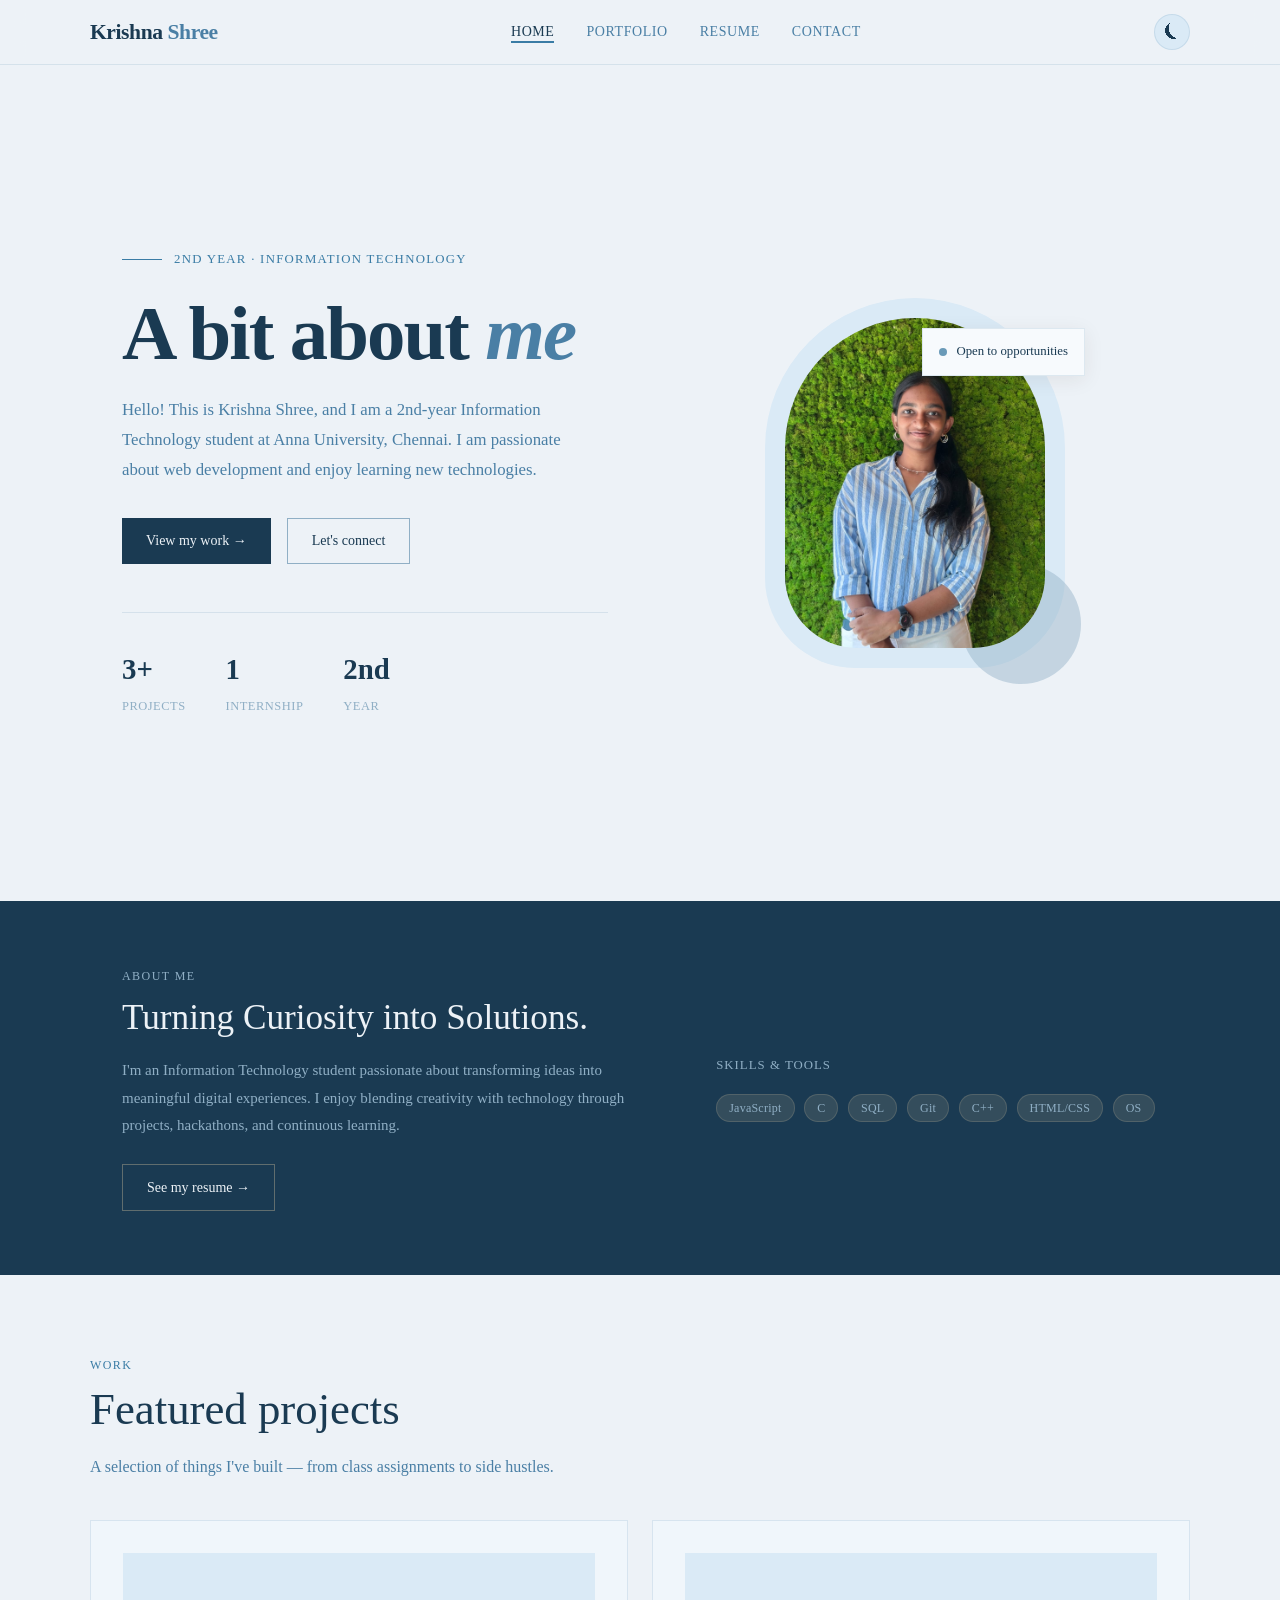
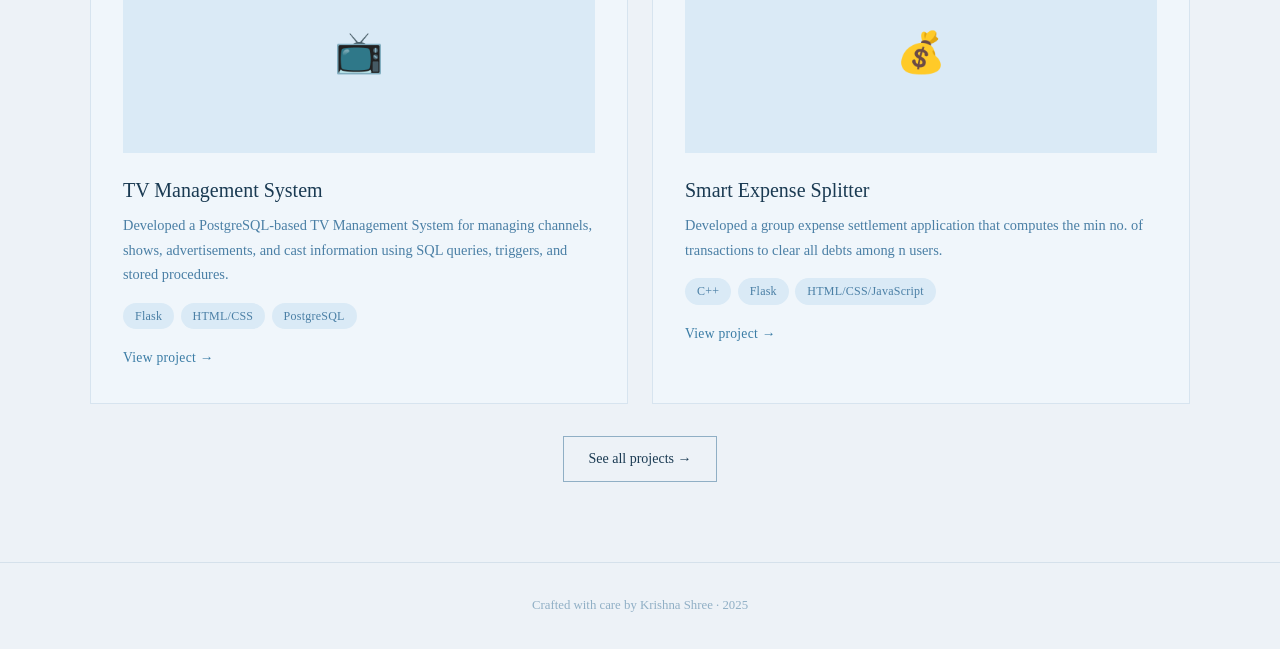
==== materials/index.html @ 06997ee3 "Add files via upload" ====
<!DOCTYPE html>
<html lang="en">
<head>
<meta charset="UTF-8" />
<meta name="viewport" content="width=device-width, initial-scale=1.0" />
<title>Krishna Shree—Portfolio</title>
<link rel="stylesheet" href="style.css" />
<style>
/* ─── HERO ─── */
.hero {
  min-height: calc(100vh - 64px);
  display: grid;
  grid-template-columns: 1fr 1fr;
  gap: 4rem;
  align-items: center;
  padding: 4rem 0;
}
.hero-eyebrow {
  display: flex;
  align-items: center;
  gap: 12px;
  margin-bottom: 1.5rem;
}
.hero-eyebrow-line {
  width: 40px;
  height: 1.5px;
  background: var(--rust);
}
.hero-eyebrow-text {
  font-size: 0.8rem;
  font-weight: 500;
  letter-spacing: 0.1em;
  text-transform: uppercase;
  color: var(--rust);
}
.hero-name {
  font-family: var(--font-display);
  font-size: clamp(2.8rem, 6vw, 5rem);
  font-weight: 600;
  color: var(--espresso);
  line-height: 1.05;
  letter-spacing: -0.025em;
  margin-bottom: 1.25rem;
}
.hero-name em {
  font-style: italic;
  color: var(--brown);
}
.hero-desc {
  font-size: 1.05rem;
  color: var(--brown);
  max-width: 440px;
  margin-bottom: 2rem;
  line-height: 1.8;
}
.hero-cta { display: flex; gap: 1rem; flex-wrap: wrap; margin-bottom: 0; }
.hero-visual {
  display: flex;
  justify-content: center;
  align-items: center;
}
.hero-photo-frame {
  position: relative;
  width: 300px;
  height: 370px;
}
.hero-photo-bg {
  position: absolute;
  inset: 0;
  border-radius: 200px 200px 120px 120px;
  background: var(--sand);
}
.hero-photo-accent {
  position: absolute;
  bottom: -16px;
  right: -16px;
  width: 120px;
  height: 120px;
  border-radius: 50%;
  background: var(--tan);
  opacity: 0.45;
}
.hero-photo-inner {
  position: absolute;
  inset: 20px;
  border-radius: 180px 180px 100px 100px;
  overflow: hidden;
  background: var(--sand);
}
.hero-photo-inner img {
  width: 100%;
  height: 100%;
  object-fit: cover;
  object-position: top center;
  display: block;
}
.hero-badge {
  position: absolute;
  top: 30px;
  right: -20px;
  background: var(--white);
  border: 1px solid var(--border);
  border-radius: var(--radius-md);
  padding: 0.75rem 1rem;
  font-size: 0.8rem;
  font-weight: 500;
  color: var(--espresso);
  box-shadow: 0 4px 20px rgba(62,44,28,0.08);
  white-space: nowrap;
}
.hero-badge-dot {
  display: inline-block;
  width: 8px;
  height: 8px;
  border-radius: 50%;
  background: var(--sage);
  margin-right: 6px;
  vertical-align: middle;
}
.hero-stats {
  display: flex;
  gap: 2.5rem;
  margin-top: 3rem;
  padding-top: 2rem;
  border-top: 1px solid var(--border);
}
.hero-stat-num {
  font-family: var(--font-display);
  font-size: 1.8rem;
  font-weight: 600;
  color: var(--espresso);
}
.hero-stat-label {
  font-size: 0.78rem;
  color: var(--tan);
  letter-spacing: 0.04em;
  text-transform: uppercase;
  margin-top: 2px;
}

/* ─── ABOUT STRIP ─── */
.about-strip {
  background: var(--espresso);
  padding: 4rem 0;
  transition: background 0.3s ease;
}
.about-strip-inner {
  max-width: 1100px;
  margin: auto;
  padding: 0 2rem;
  display: grid;
  grid-template-columns: 1.2fr 1fr;
  gap: 4rem;
  align-items: center;
}
.about-strip h2 {
  font-family: var(--font-display);
  font-size: clamp(1.6rem, 3vw, 2.2rem);
  color: var(--cream);
  font-weight: 500;
  line-height: 1.3;
  margin-bottom: 1rem;
}
.about-strip p { color: var(--tan); line-height: 1.85; }
.about-strip .btn-outline { border-color: rgba(201,185,154,0.4); color: var(--cream); }
.about-strip .btn-outline:hover { background: rgba(201,185,154,0.12); }
.skills-list {
  display: flex;
  flex-wrap: wrap;
  gap: 0.6rem;
}
.skills-list .tag {
  background: rgba(201,185,154,0.15);
  color: var(--tan);
  border: 1px solid rgba(201,185,154,0.2);
}

/* ─── FEATURED ─── */
.featured-grid {
  display: grid;
  grid-template-columns: 1fr 1fr;
  gap: 1.5rem;
}
.project-card { position: relative; overflow: hidden; }
.project-img {
  height: 200px;
  border-radius: var(--radius-md);
  margin-bottom: 1.25rem;
  display: flex;
  align-items: center;
  justify-content: center;
  font-size: 2.5rem;
}
.project-card h3 {
  font-family: var(--font-display);
  font-size: 1.25rem;
  font-weight: 500;
  color: var(--espresso);
  margin-bottom: 0.4rem;
}
.project-card p { color: var(--brown); font-size: 0.9rem; margin-bottom: 1rem; }
.project-tags { display: flex; flex-wrap: wrap; gap: 0.4rem; margin-bottom: 1rem; }
.project-link {
  font-size: 0.85rem;
  font-weight: 500;
  color: var(--rust);
  text-decoration: none;
  letter-spacing: 0.02em;
}
.project-link:hover { color: var(--espresso); }

@media (max-width: 768px) {
  .hero { grid-template-columns: 1fr; padding: 3rem 0; }
  .hero-visual { display: none; }
  .about-strip-inner { grid-template-columns: 1fr; gap: 2rem; }
  .featured-grid { grid-template-columns: 1fr; }
}
</style>
</head>
<body>

<nav>
  <div class="nav-inner">
    <a class="nav-logo" href="index.html">Krishna <span>Shree</span></a>
    <ul class="nav-links">
      <li><a href="index.html" class="active">Home</a></li>
      <li><a href="portfolio.html">Portfolio</a></li>
      <li><a href="resume.html">Resume</a></li>
      <li><a href="contact.html">Contact</a></li>
    </ul>
    <button class="theme-toggle" id="theme-toggle" aria-label="Toggle dark mode">⏾</button>
  </div>
</nav>
<script>
(function(){
  const html = document.documentElement;
  const btn = document.getElementById('theme-toggle');
  const saved = localStorage.getItem('theme');
  if(saved === 'dark' || (!saved && window.matchMedia('(prefers-color-scheme: dark)').matches)){
    html.classList.add('dark'); btn.textContent = '☀︎';
  }
  btn.addEventListener('click', () => {
    const isDark = html.classList.toggle('dark');
    btn.textContent = isDark ? '☀︎' : '⏾';
    localStorage.setItem('theme', isDark ? 'dark' : 'light');
  });
})();
</script>

<main>
  <!-- HERO -->
  <section class="container">
    <div class="hero">
      <div class="hero-left">
        <div class="hero-eyebrow">
          <div class="hero-eyebrow-line"></div>
          <span class="hero-eyebrow-text">2nd Year · Information Technology</span>
        </div>
        <h1 class="hero-name">
          A bit about <em>me</em>
        </h1>
        <p class="hero-desc">
          Hello! This is Krishna Shree, and I am a 2nd-year Information Technology student at Anna University, Chennai. I am passionate about web development and enjoy learning new technologies.
        </p>
        <div class="hero-cta">
          <a href="portfolio.html" class="btn btn-primary">View my work →</a>
          <a href="contact.html" class="btn btn-outline">Let's connect</a>
        </div>
        <div class="hero-stats">
          <div>
            <div class="hero-stat-num">3+</div>
            <div class="hero-stat-label">Projects</div>
          </div>
          <div>
            <div class="hero-stat-num">1</div>
            <div class="hero-stat-label">Internship</div>
          </div>
          <div>
            <div class="hero-stat-num">2nd</div>
            <div class="hero-stat-label">Year</div>
          </div>
        </div>
      </div>
      <div class="hero-visual">
        <div class="hero-photo-frame">
          <div class="hero-photo-bg"></div>
          <div class="hero-photo-accent"></div>
          <div class="hero-photo-inner">
            <img src="me.jpeg" alt="Krishna Shree" />
          </div>
          <div class="hero-badge">
            <span class="hero-badge-dot"></span> Open to opportunities
          </div>
        </div>
      </div>
    </div>
  </section>

  <!-- ABOUT STRIP -->
  <section class="about-strip">
    <div class="about-strip-inner">
      <div>
        <p class="section-label" style="color:var(--tan);">About me</p>
        <h2>Turning Curiosity into Solutions.</h2>
        <p style="margin-bottom:1.5rem;">
          I'm an Information Technology student passionate about transforming ideas into meaningful digital experiences. I enjoy blending creativity with technology through projects, hackathons, and continuous learning.
        </p>
        <a href="resume.html" class="btn btn-outline">See my resume →</a>
      </div>
      <div>
        <p style="font-size:0.8rem;letter-spacing:0.08em;text-transform:uppercase;color:var(--tan);margin-bottom:1rem;">Skills & tools</p>
        <div class="skills-list">


          <span class="tag">JavaScript</span>
          <span class="tag">C</span>
          <span class="tag">SQL</span>
          <span class="tag">Git</span>
          <span class="tag">C++</span>
          <span class="tag">HTML/CSS</span>
          <span class="tag">OS</span>
        </div>
      </div>
    </div>
  </section>

  <!-- FEATURED PROJECTS -->
  <section class="section container">
    <p class="section-label">Work</p>
    <h2 class="section-title">Featured projects</h2>
    <p class="section-subtitle" style="margin-bottom:2.5rem;">A selection of things I've built — from class assignments to side hustles.</p>
    <div class="featured-grid">
      <div class="card project-card">
        <div class="project-img" style="background:var(--sand);">📺</div>
        <h3>TV Management System</h3>
        <p>Developed a PostgreSQL-based TV Management System for managing channels, shows, advertisements, and cast information using SQL queries, triggers, and stored procedures.</p>
        <div class="project-tags">
          <span class="tag">Flask</span>
          <span class="tag">HTML/CSS</span>
          <span class="tag">PostgreSQL</span>
        </div>
        <a href="portfolio.html" class="project-link">View project →</a>
      </div>
      <div class="card project-card">
        <div class="project-img" style="background:var(--sand);">💰</div>
        <h3>Smart Expense Splitter</h3>
        <p>Developed a group expense settlement application that computes the min no. of transactions to clear all debts among n users.</p>
        <div class="project-tags">
          <span class="tag">C++</span>
          <span class="tag">Flask</span>
          <span class="tag">HTML/CSS/JavaScript </span>
        </div>
        <a href="portfolio.html" class="project-link">View project →</a>
      </div>
    </div>
    <div style="margin-top:2rem;text-align:center;">
      <a href="portfolio.html" class="btn btn-outline">See all projects →</a>
    </div>
  </section>
</main>

<footer>
  <p>Crafted with care by Krishna Shree · 2025</p>
</footer>

</body>
</html>
---- materials/style.css ----
@import url('https://fonts.googleapis.com/css2?family=Playfair+Display:wght@400;500;600&family=Inter:wght@300;400;500&display=swap');

*, *::before, *::after { box-sizing: border-box; margin: 0; padding: 0; }
:root {
  --cream:    #EDF2F7;   /* light blue-grey page bg */
  --sand:     #DAEAF6;   /* subtle blue tint surface */
  --tan:      #90AFC5;   /* smoke blue mid-tone */
  --brown:    #4A7FA5;   /* medium blue (replaces brown) */
  --espresso: #1A3A52;   /* deep navy (replaces espresso) */
  --warm-dark:#0D2236;   /* darkest navy */
  --sage:     #6A9AB8;   /* smoke blue accent */
  --rust:     #3A7CA5;   /* blue accent (replaces rust) */
  --white:    #F7FAFD;   /* near-white with blue tint */
  --card-bg:  #F0F6FB;   /* card background */
  --border:   rgba(74,127,165,0.15);
  --nav-bg:   rgba(237,242,247,0.92);
}

html.dark {
  --cream:    #0F1E2D;
  --sand:     #162840;
  --tan:      #3A6080;
  --brown:    #7AAECA;
  --espresso: #D6E8F5;
  --warm-dark:#080F18;
  --sage:     #6A9AB8;
  --rust:     #5BA3CC;
  --white:    #0A1520;
  --card-bg:  #0D1E2E;
  --border:   rgba(122,174,202,0.15);
  --nav-bg:   rgba(15,30,45,0.92);
}


html { scroll-behavior: smooth; }

body {
  font-family: var(--font-body);
  background: var(--cream);
  color: var(--espresso);
  min-height: 100vh;
  font-size: 15px;
  line-height: 1.7;
  transition: background 0.3s ease, color 0.3s ease;
}

/* ─── NAV ─── */
nav {
  position: sticky;
  top: 0;
  z-index: 100;
  background: var(--nav-bg);
  backdrop-filter: blur(12px);
  border-bottom: 1px solid var(--border);
  padding: 0 2rem;
  transition: background 0.3s ease;
}

/* ─── DARK MODE TOGGLE BUTTON ─── */
.theme-toggle {
  width: 36px;
  height: 36px;
  border-radius: 50%;
  border: 1.5px solid var(--border);
  background: var(--sand);
  color: var(--espresso);
  cursor: pointer;
  display: flex;
  align-items: center;
  justify-content: center;
  font-size: 1rem;
  transition: var(--transition);
  flex-shrink: 0;
}
.theme-toggle:hover { background: var(--tan); border-color: var(--brown); }
.nav-inner {
  max-width: 1100px;
  margin: auto;
  display: flex;
  align-items: center;
  justify-content: space-between;
  height: 64px;
}
.nav-logo {
  font-family: var(--font-display);
  font-size: 1.35rem;
  font-weight: 600;
  color: var(--espresso);
  text-decoration: none;
  letter-spacing: -0.02em;
}
.nav-logo span { color: var(--brown); }
.nav-links { display: flex; gap: 2rem; list-style: none; }
.nav-links a {
  text-decoration: none;
  font-size: 0.875rem;
  font-weight: 500;
  color: var(--brown);
  letter-spacing: 0.04em;
  text-transform: uppercase;
  padding-bottom: 2px;
  border-bottom: 2px solid transparent;
  transition: var(--transition);
}
.nav-links a:hover,
.nav-links a.active { color: var(--espresso); border-color: var(--rust); }

/* ─── LAYOUT ─── */
.container { max-width: 1100px; margin: auto; padding: 0 2rem; }
.section { padding: 5rem 0; }

/* ─── BUTTONS ─── */
.btn {
  display: inline-flex;
  align-items: center;
  gap: 8px;
  padding: 0.65rem 1.5rem;
  border-radius: var(--radius-sm);
  font-size: 0.875rem;
  font-weight: 500;
  text-decoration: none;
  cursor: pointer;
  transition: var(--transition);
  border: none;
}
.btn-primary {
  background: var(--espresso);
  color: var(--cream);
}
.btn-primary:hover { background: var(--warm-dark); transform: translateY(-1px); }
.btn-outline {
  background: transparent;
  border: 1.5px solid var(--tan);
  color: var(--espresso);
}
.btn-outline:hover { border-color: var(--brown); background: var(--sand); }

/* ─── FOOTER ─── */
footer {
  border-top: 1px solid var(--border);
  padding: 2rem;
  text-align: center;
  font-size: 0.8rem;
  color: var(--tan);
}

/* ─── TAGS / PILLS ─── */
.tag {
  display: inline-block;
  background: var(--sand);
  color: var(--brown);
  border-radius: 100px;
  font-size: 0.75rem;
  font-weight: 500;
  padding: 3px 12px;
  letter-spacing: 0.02em;
}

/* ─── CARD ─── */
.card {
  background: var(--card-bg);
  border: 1px solid var(--border);
  border-radius: var(--radius-lg);
  padding: 2rem;
  transition: var(--transition);
}
.card:hover { transform: translateY(-3px); border-color: var(--tan); }

/* ─── SECTION LABEL ─── */
.section-label {
  font-size: 0.75rem;
  font-weight: 500;
  letter-spacing: 0.12em;
  text-transform: uppercase;
  color: var(--rust);
  margin-bottom: 0.5rem;
}
.section-title {
  font-family: var(--font-display);
  font-size: clamp(2rem, 4vw, 2.8rem);
  font-weight: 500;
  color: var(--espresso);
  line-height: 1.2;
  margin-bottom: 1rem;
}
.section-subtitle {
  color: var(--brown);
  max-width: 560px;
  font-size: 1rem;
}
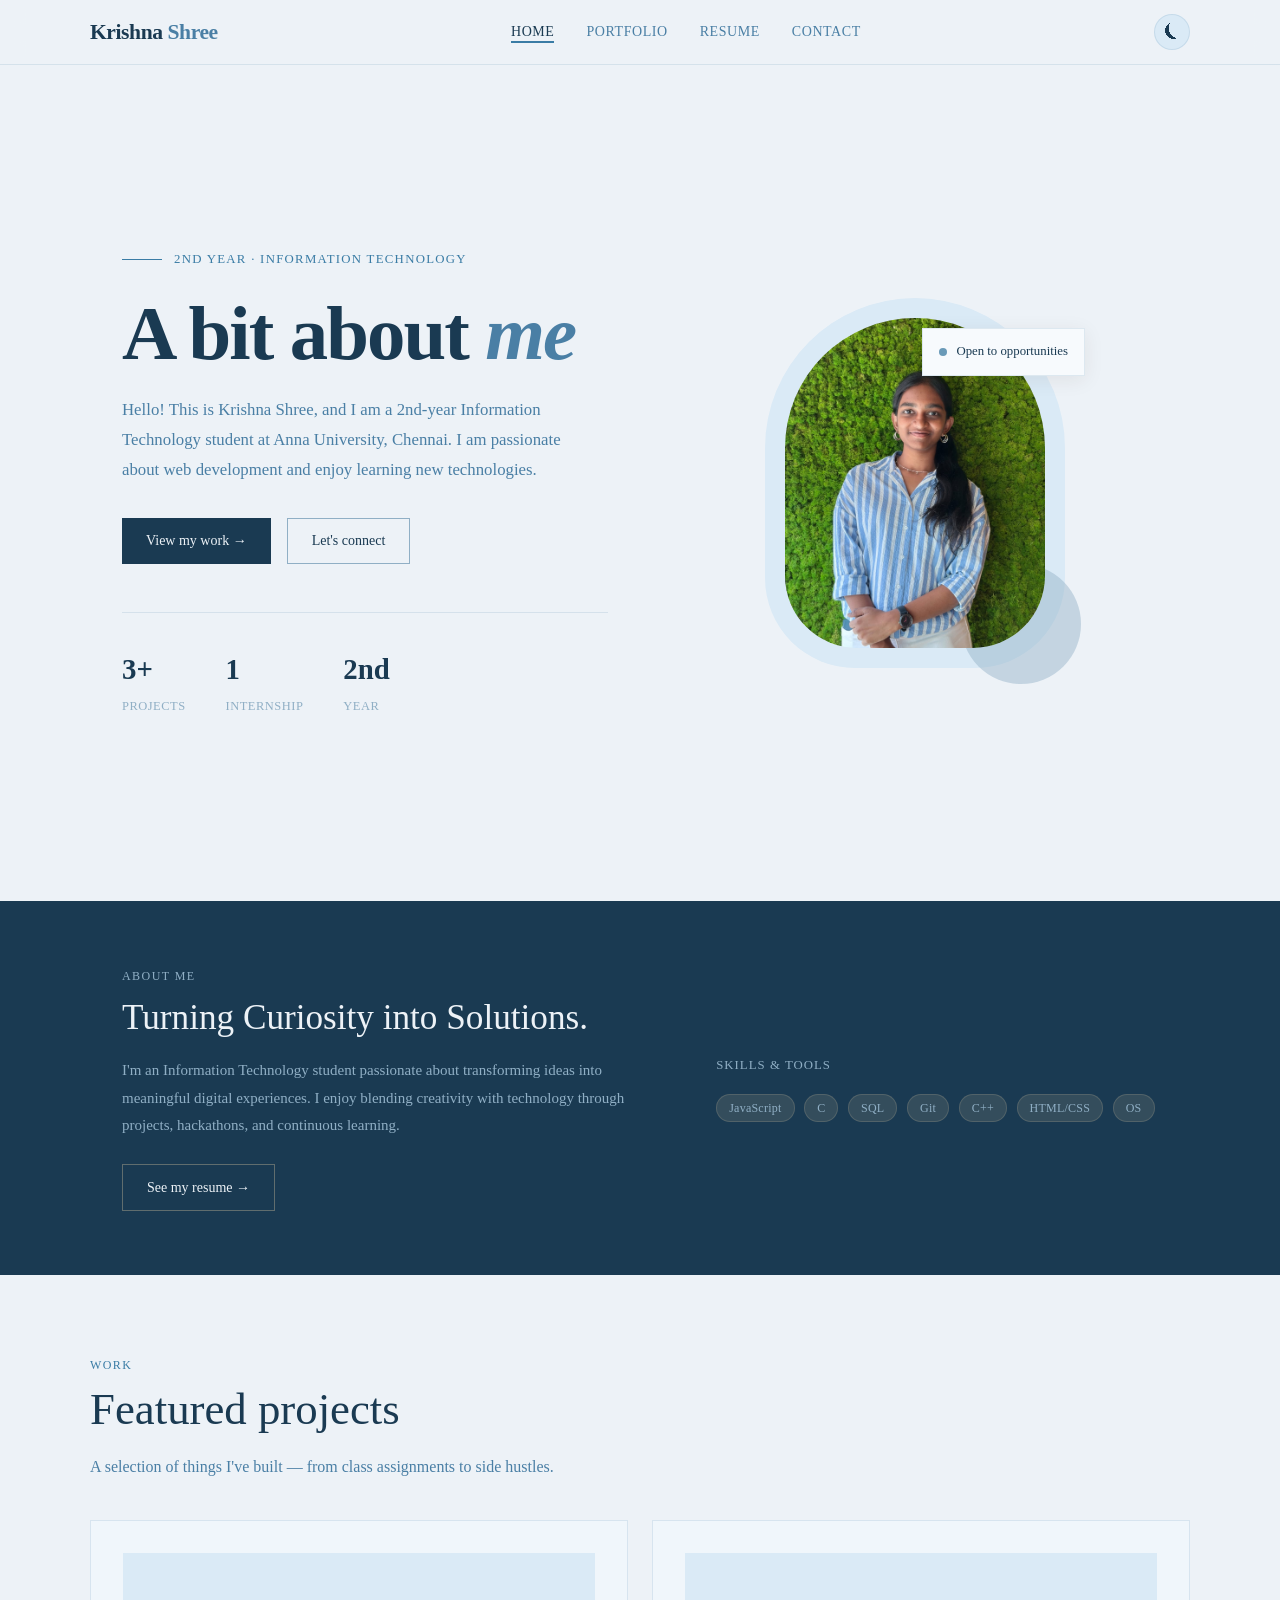
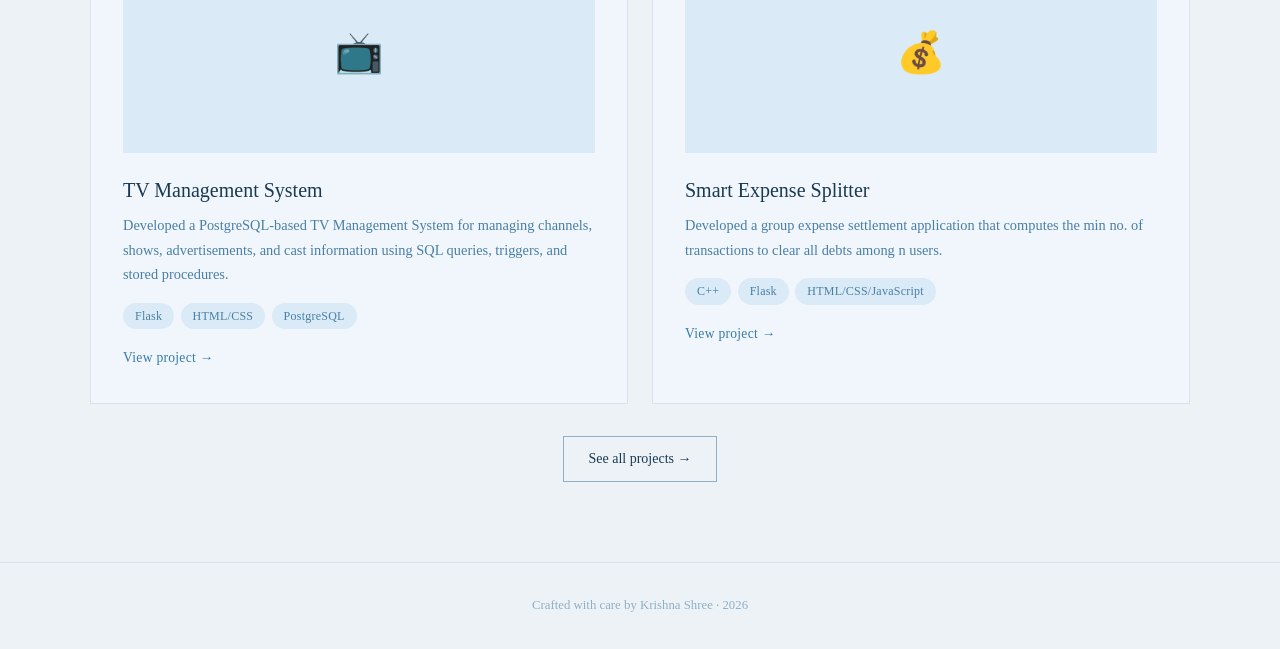
==== commit 25873c96: "Add files via upload" ====
--- a/materials/index.html
+++ b/materials/index.html
@@ -6,7 +6,7 @@
 <title>Krishna Shree—Portfolio</title>
 <link rel="stylesheet" href="style.css" />
 <style>
-/* ─── HERO ─── */
+
 .hero {
   min-height: calc(100vh - 64px);
   display: grid;
@@ -138,7 +138,7 @@
   margin-top: 2px;
 }
 
-/* ─── ABOUT STRIP ─── */
+
 .about-strip {
   background: var(--espresso);
   padding: 4rem 0;
@@ -175,7 +175,7 @@
   border: 1px solid rgba(201,185,154,0.2);
 }
 
-/* ─── FEATURED ─── */
+
 .featured-grid {
   display: grid;
   grid-template-columns: 1fr 1fr;
@@ -248,7 +248,7 @@
 </script>
 
 <main>
-  <!-- HERO -->
+  
   <section class="container">
     <div class="hero">
       <div class="hero-left">
@@ -296,7 +296,7 @@
     </div>
   </section>
 
-  <!-- ABOUT STRIP -->
+  
   <section class="about-strip">
     <div class="about-strip-inner">
       <div>
@@ -324,7 +324,7 @@
     </div>
   </section>
 
-  <!-- FEATURED PROJECTS -->
+  
   <section class="section container">
     <p class="section-label">Work</p>
     <h2 class="section-title">Featured projects</h2>
@@ -360,7 +360,7 @@
 </main>
 
 <footer>
-  <p>Crafted with care by Krishna Shree · 2025</p>
+  <p>Crafted with care by Krishna Shree · 2026</p>
 </footer>
 
 </body>
